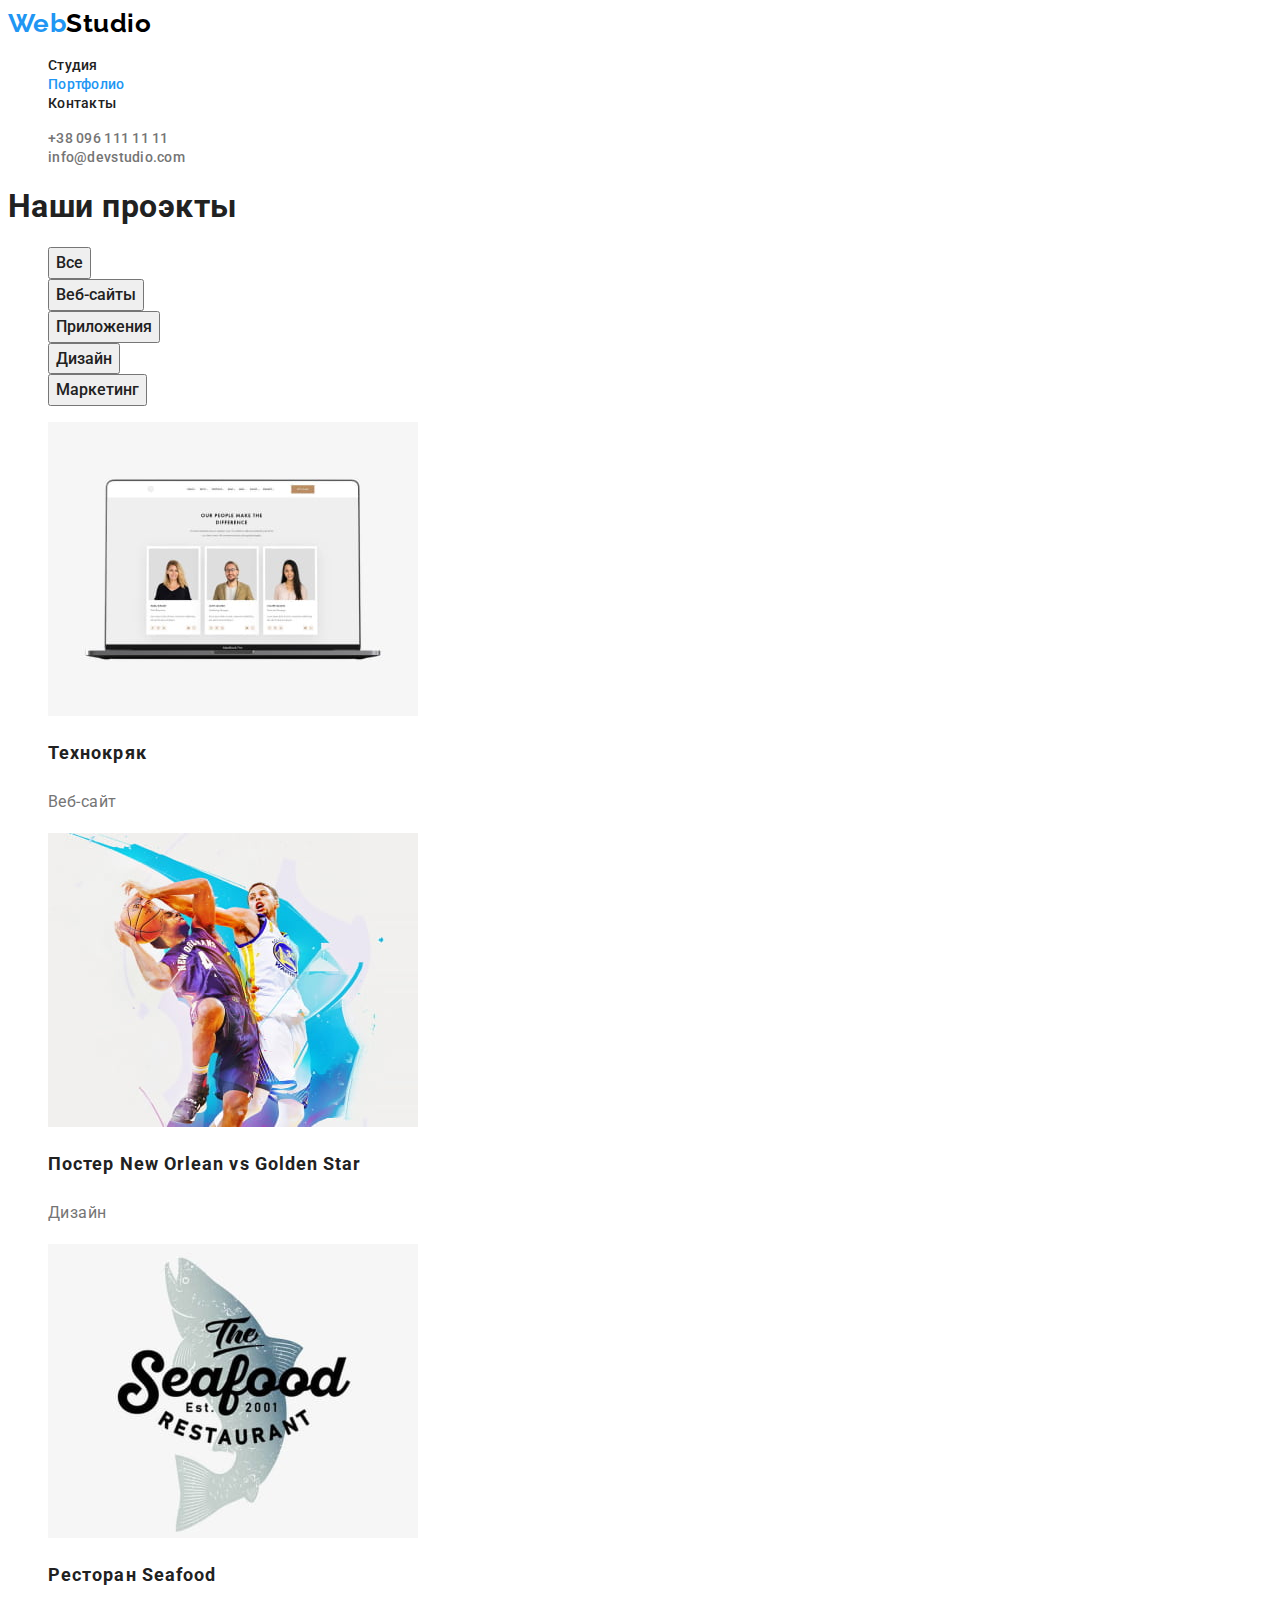
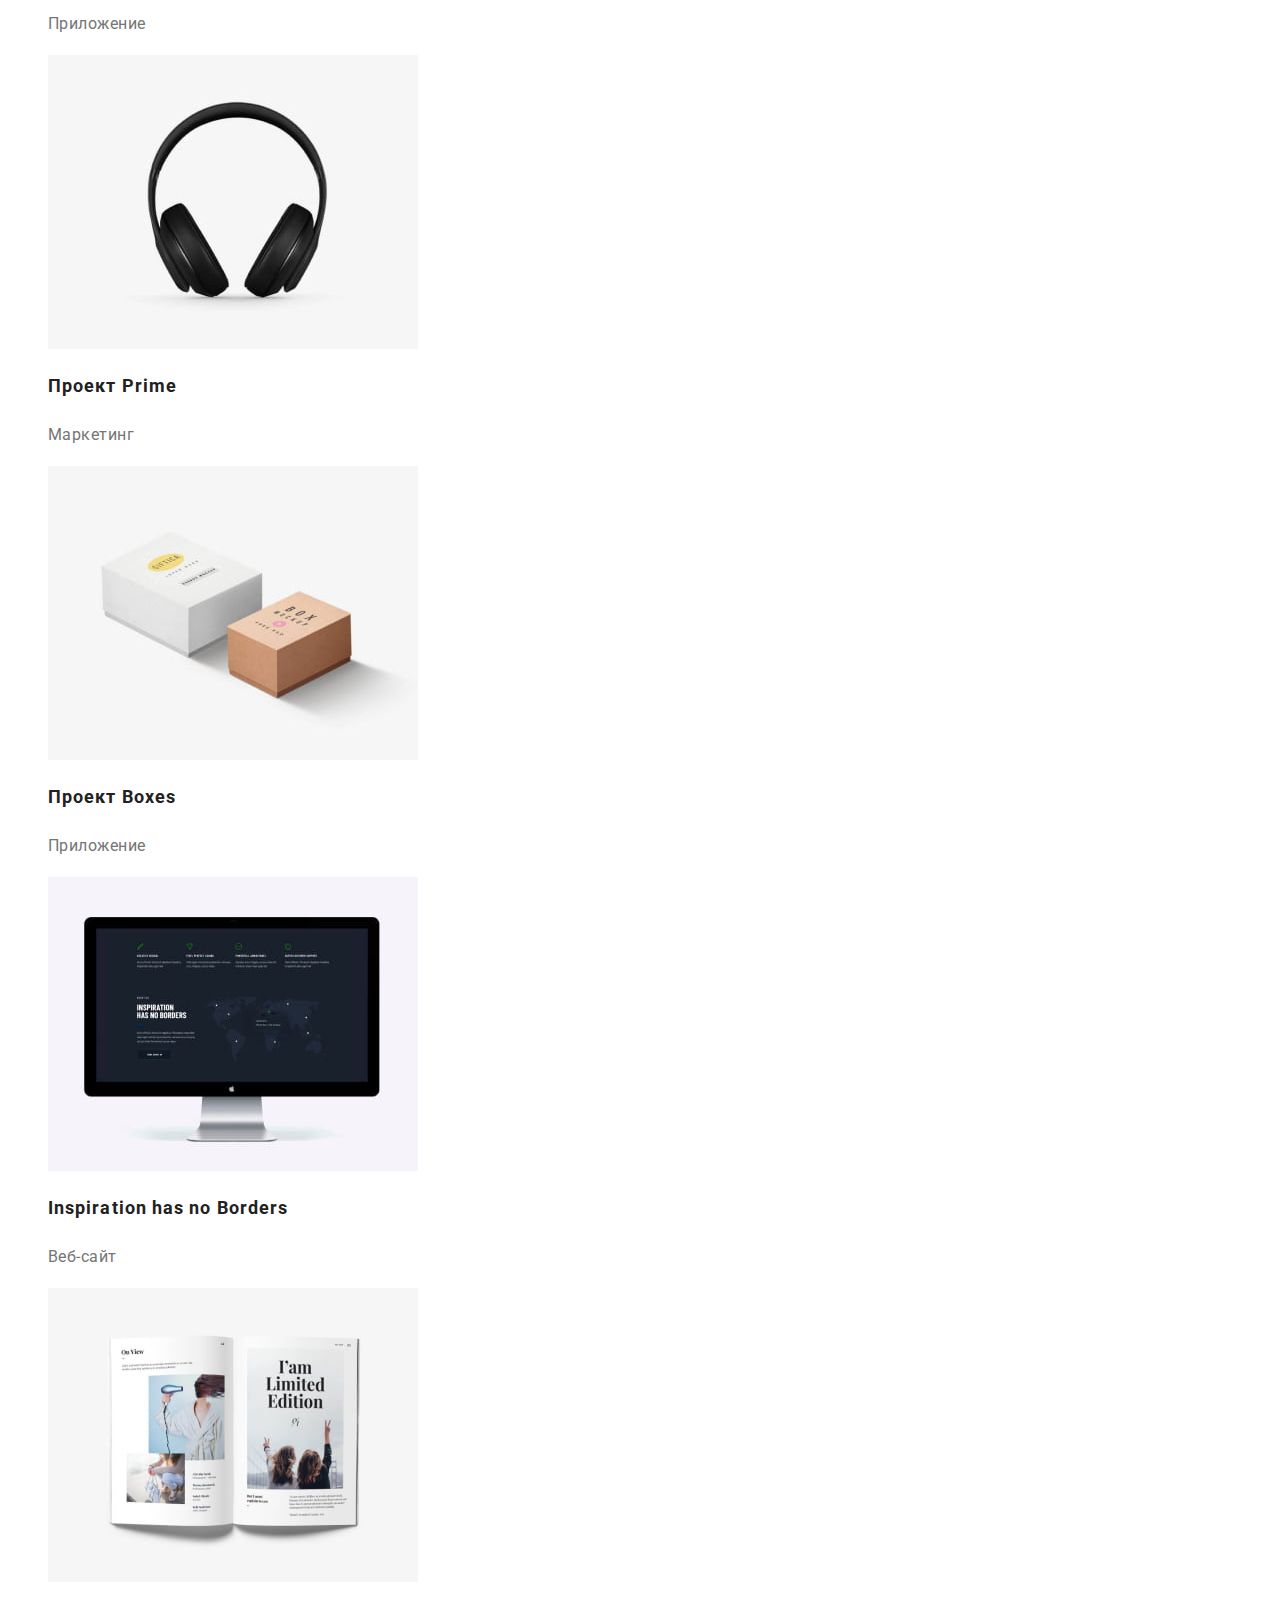
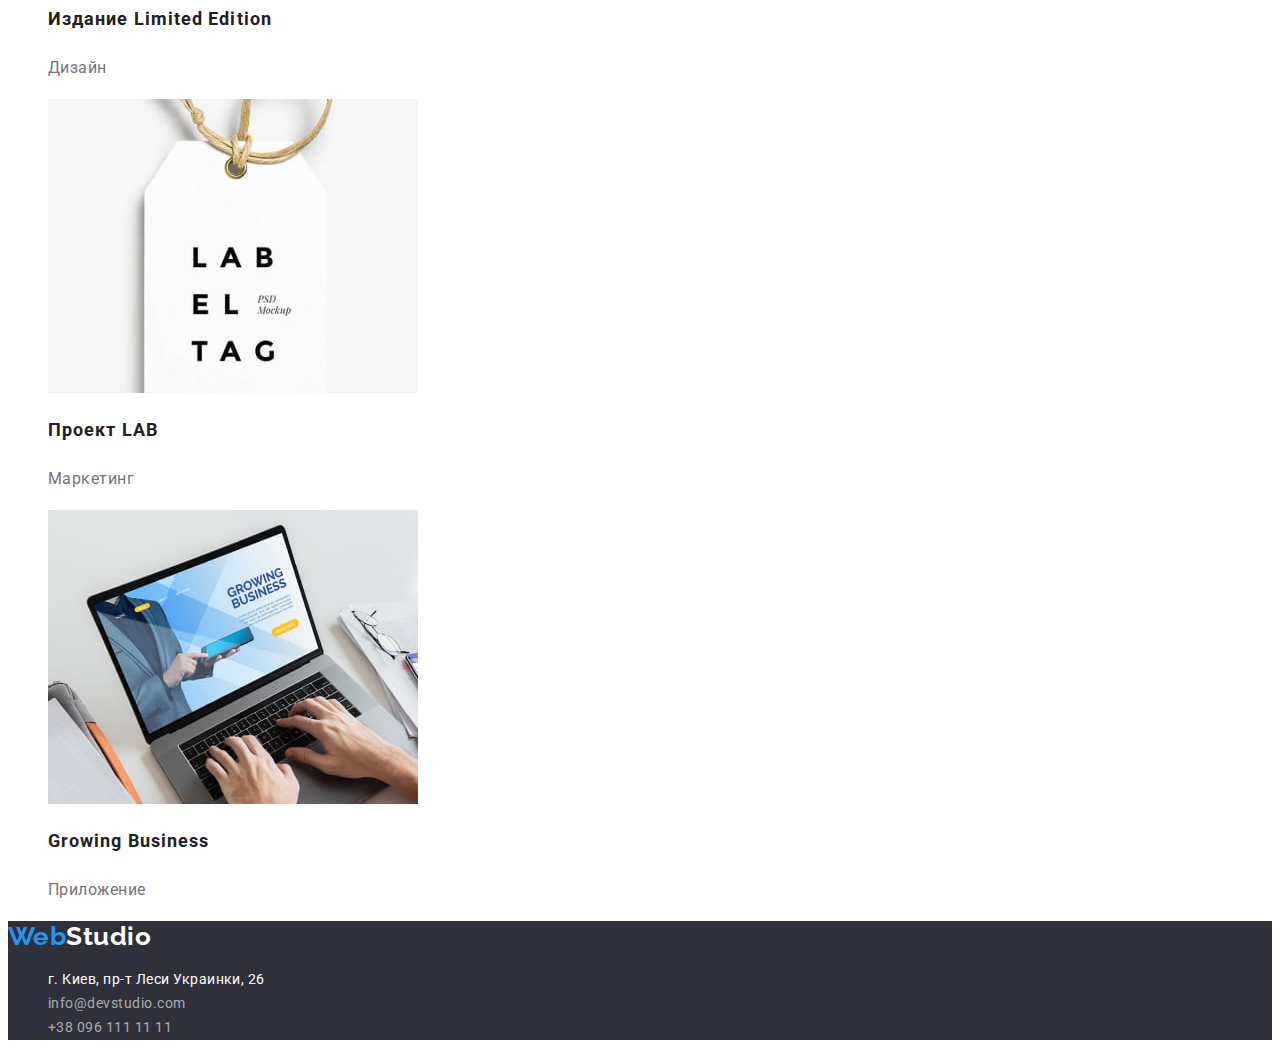
==== portfolio.html @ 391906a6 "Initial commit" ====
<!DOCTYPE html>
<html lang="ru">
<head>
    <meta charset="UTF-8">
    <meta http-equiv="X-UA-Compatible" content="IE=edge">
    <meta name="viewport" content="width=device-width, initial-scale=1.0">
    <link rel="preconnect" href="https://fonts.googleapis.com">
<link rel="preconnect" href="https://fonts.gstatic.com" crossorigin>
<link href="https://fonts.googleapis.com/css2?family=Raleway:wght@700&family=Roboto:wght@400;500;700;900&display=swap" rel="stylesheet">
    <title>WebStudio</title>
    <link rel="stylesheet" href="./css/styles.css">
</head>
<body>
    <header>
        <nav>
            <a href="./index.html" class="logo logo-header"><span class="accent">Web</span>Studio</a>
            <ul>
                <li><a href="./index.html" class="site-nav">Студия</a></li>
                <li><a href="./portfolio.html" class="site-nav current">Портфолио</a></li>
                <li><a href="" class="site-nav">Контакты</a></li>
            </ul>
        </nav>
        <ul>
            <li> <a href="tel:+380961111111" class="auth-nav">+38 096 111 11 11</a></li>
            <li><a href="mailto:info@devstudio.com" class="auth-nav">info@devstudio.com</a></li>
        </ul>
    </header>
    <main>
        <!-- project section -->
        <section>
            <h1>Наши проэкты</h1>
            <ul>
                <li>
                    <button type="button" class="filter">Все</button>
                </li>
                <li>
                    <button type="button" class="filter">Веб-сайты</button>
                </li>
                <li>
                    <button type="button" class="filter">Приложения</button>
                </li>
                <li>
                    <button type="button" class="filter">Дизайн</button>
                </li>
                <li>
                    <button type="button" class="filter">Маркетинг</button>
                </li>
            </ul>
            <ul>
                <li>
                    <a href="">
                        <img src="./images/project1.jpg" width="370" height="294" alt="Веб-сайт">
                        <h2 class="project">Технокряк</h2>
                        <p class="project-text">Веб-сайт</p>
                    </a>
                </li>
                <li>
                    <a href="">
                        <img src="./images/project2.jpg" width="370" height="294" alt="2 баскетболиста с мячом">
                        <h2 class="project">Постер New Orlean vs Golden Star</h2>
                        <p class="project-text">Дизайн</p>
                    </a>
                </li>
                <li>
                    <a href="">
                        <img src="./images/project3.jpg" width="370" height="294" alt="Логотип ресторана Seafood">
                        <h2 class="project">Ресторан Seafood</h2>
                        <p class="project-text">Приложение</p>
                    </a>
                </li>
                <li>
                    <a href="">
                        <img src="./images/project4.jpg" width="370" height="294" alt="Наушники">
                        <h2 class="project">Проект Prime</h2>
                        <p class="project-text">Маркетинг</p>
                    </a>
                </li>
                <li>
                    <a href="">
                        <img src="./images/project5.jpg" width="370" height="294" alt=" 2 небольшие коробки">
                        <h2 class="project">Проект Boxes</h2>
                        <p class="project-text">Приложение</p>
                    </a>
                </li>
                <li>
                    <a href="">
                        <img src="./images/project6.jpg" width="370" height="294" alt="Монитор с вкладкой сайта">
                        <h2 class="project">Inspiration has no Borders</h2>
                        <p class="project-text">Веб-сайт</p>
                    </a>
                </li>
                <li>
                    <a href="">
                        <img src="./images/project7.jpg" width="370" height="294" alt="Журнал">
                        <h2 class="project">Издание Limited Edition</h2>
                        <p class="project-text">Дизайн</p>
                    </a>
                </li>
                <li>
                    <a href="">
                        <img src="./images/project8.jpg" width="370" height="294" alt="Этикетка Lab El Tag">
                        <h2 class="project">Проект LAB</h2>
                        <p class="project-text">Маркетинг</p>
                    </a>
                </li>
                <li>
                    <a href="">
                        <img src="./images/project9.jpg" width="370" height="294" alt="Ноутбук с вкладкой приложения">
                        <h2 class="project">Growing Business</h2>
                        <p class="project-text">Приложение</p>
                    </a>
                </li>
            </ul>

        </section>

    </main>
    <footer class="footer-site">
        <a href="./index.html" class="logo"><span class="accent">Web</span>Studio</a>
        <address>
            <ul>
                <li><a href="" class="contacts real-address">г. Киев, пр-т Леси Украинки, 26</a></li>
                <li><a href="mailto:info@devstudio.com" class="contacts">info@devstudio.com</a></li>
                <li><a href="tel:+380961111111" class="contacts">+38 096 111 11 11</a></li>
            </ul>
        </address>
    </footer>
    
</body>
</html>
---- css/styles.css ----
:root{
    --accent-color: #2196F3;
    --primary-text-color: #212121;
    --secondary-text-color:#757575;
    --second-accent-color: #FFFFFF;

}
body{
    font-family: 'Roboto', sans-serif;
    letter-spacing: 0.03em;
    font-size: 16px;
    color: var(--primary-text-color)
}
ul {
    list-style: none;
}

a {
    text-decoration: none;
}
/* logo */
.logo{
    font-family: 'Raleway';
    font-weight: 700;
    font-size: 26px;
    line-height: 1.19;
    color: var(--second-accent-color);
    
}
.logo.logo-header{
    color: #000000;
}
.accent{
    color: var(--accent-color);
}
/* nav section */
.site-nav {
    font-weight: 500;
    font-size: 14px;
    line-height: 1.14;
    letter-spacing: 0.02em;
    color: var(--primary-text-color);
}

.site-nav:hover,
.site-nav:focus{
    color: var(--accent-color);
}

.site-nav.current{
    color: var(--accent-color);
}
.auth-nav{
    font-weight: 500;
    font-size: 14px;
    line-height: 1.14;
    letter-spacing: 0.02em;
    color: var(--secondary-text-color);
}
.auth-nav:hover,
.auth-nav:focus{
    color: var(--accent-color);
}

/* hero section */
.hero{
    background-color: #2F303A;
}
.hero-title{
    font-weight: 900;
    font-size: 44px;
    line-height: 1.36;
    text-align: center;
    letter-spacing: 0.06em;
    text-transform: uppercase;
    color: var(--second-accent-color);
}
.hero-button{
    font-family: inherit;
    font-weight: 700;
    font-size: 16px;
    line-height: 1.88;
    text-align: center;
    letter-spacing: 0.06em;
    cursor: pointer;
    color: var(--second-accent-color);
    background-color: var(--accent-color);
}

/* advantages section */

.advantages h3{
    font-weight: 700;
    font-size: 14px;
    line-height: 1.14;
    text-transform: uppercase;
}

.advantages p{
    font-size: 14px;
    line-height: 1.71;
    color: var(--secondary-text-color);
}
.title{
    font-weight: 700;
    font-size: 36px;
    line-height: 1.16;
    text-align: center;
}
/* team section */

.team h3{
    font-weight: 500;
    font-size: 16px;
    line-height: 1.18;
}

.team p{
    font-size: 16px;
    line-height: 1.18;
    color: var(--secondary-text-color);
}
/* footer */
.footer-site{
    background-color: #2F303A;
}

.contacts{
    font-weight: 400;
    font-size: 14px;
    line-height: 1.71;
    font-style: normal;
    color: rgba(100%, 100%, 100%, 60%);
}
.contacts.real-address{
    color: #FFFFFF;
}
.contacts:hover,
.contacts:focus{
    color: var(--accent-color);

}
/* portfolio page */
.filter{
    font-family: inherit;
    font-weight: 500;
    font-size: 16px;
    line-height: 1.62;
    text-align: center;
    cursor: pointer;
    color: var(--primary-text-color);
}
.filter:hover,
.filter:focus{
    background-color: var(--accent-color);
    color: var(--second-accent-color);
}

/* project section */
.project{
    font-weight: 700;
    font-size: 18px;
    line-height: 2;
    letter-spacing: 0.06em;
    color: var(--primary-text-color);
}

.project-text{
    font-size: 16px;
    line-height: 1.88;
    color: var(--secondary-text-color);
}
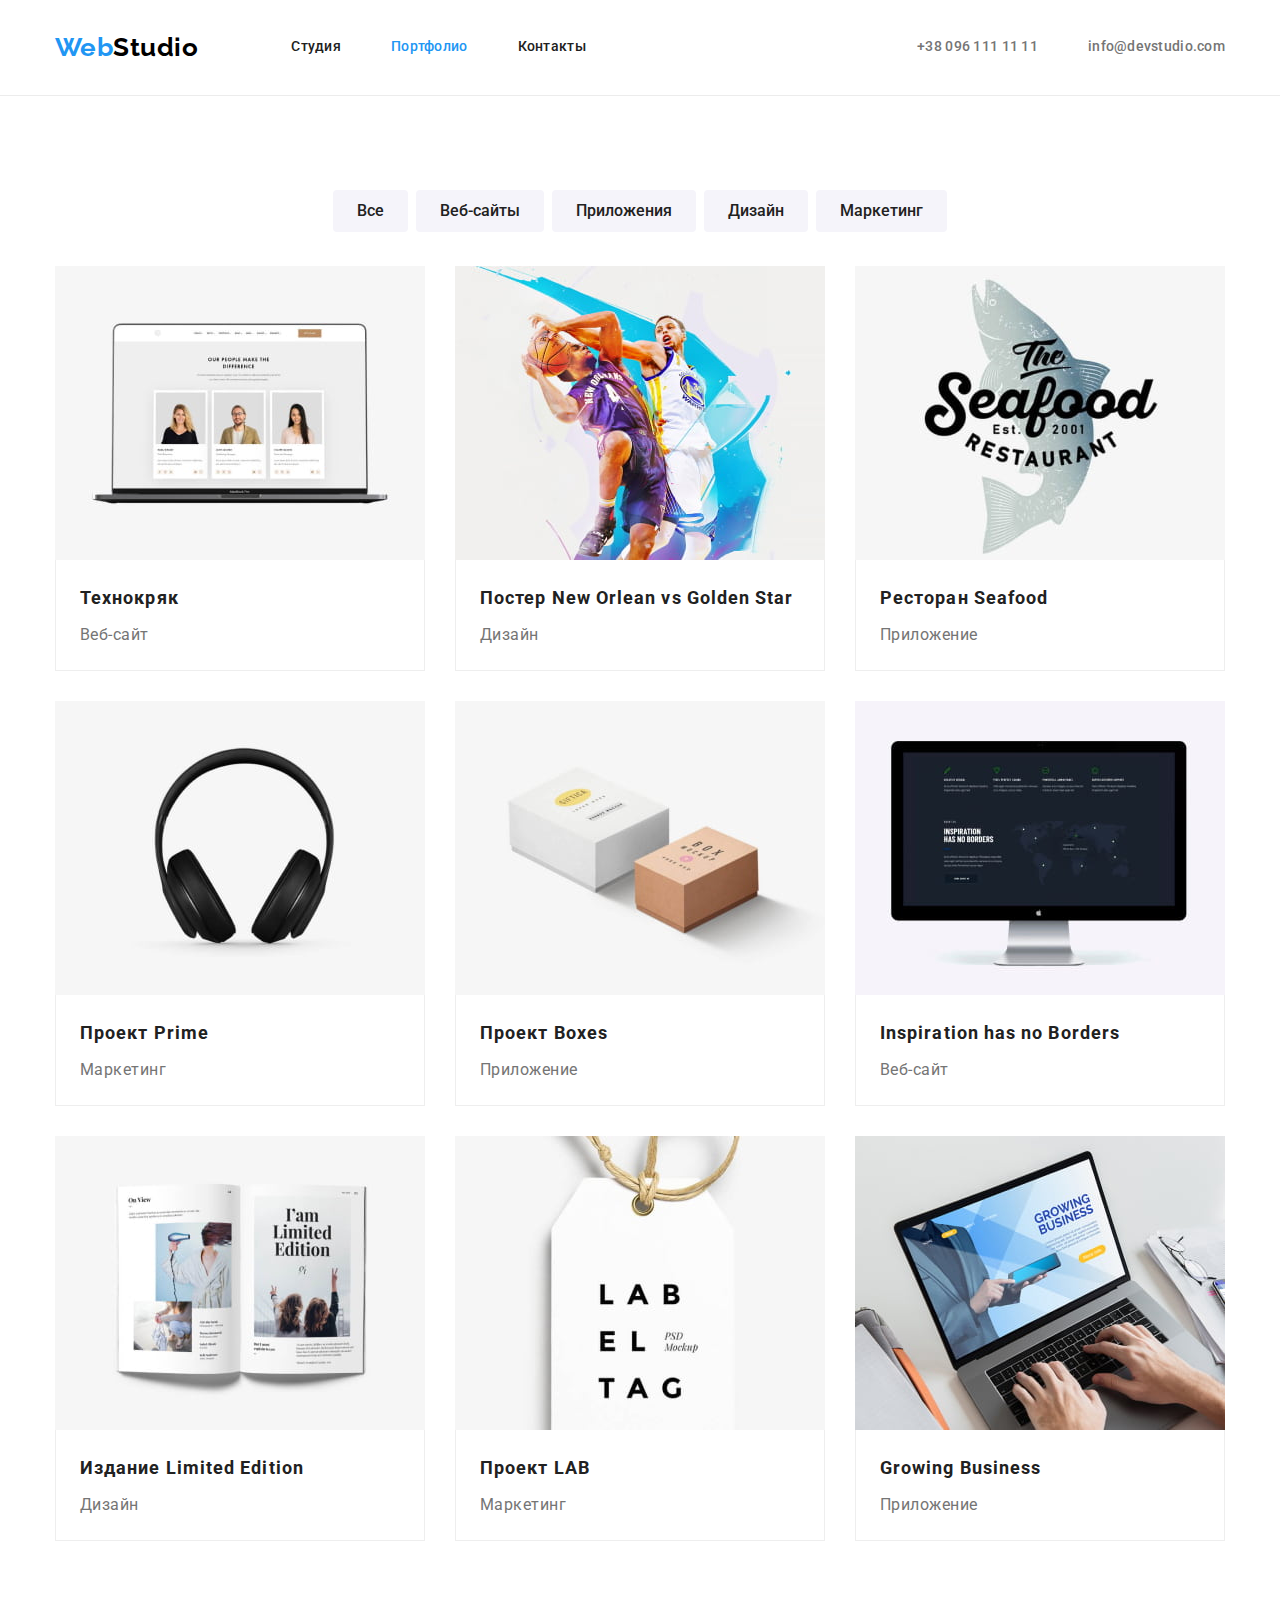
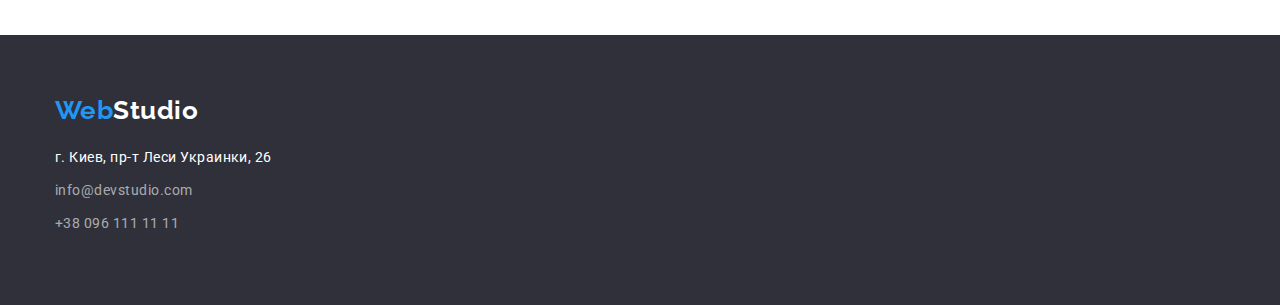
==== commit c073bb48: "Added flex" ====
--- a/portfolio.html
+++ b/portfolio.html
@@ -4,127 +4,157 @@
     <meta charset="UTF-8">
     <meta http-equiv="X-UA-Compatible" content="IE=edge">
     <meta name="viewport" content="width=device-width, initial-scale=1.0">
+    <title>WebStudio</title>
     <link rel="preconnect" href="https://fonts.googleapis.com">
-<link rel="preconnect" href="https://fonts.gstatic.com" crossorigin>
-<link href="https://fonts.googleapis.com/css2?family=Raleway:wght@700&family=Roboto:wght@400;500;700;900&display=swap" rel="stylesheet">
-    <title>WebStudio</title>
+    <link rel="preconnect" href="https://fonts.gstatic.com" crossorigin>
+    <link href="https://fonts.googleapis.com/css2?family=Raleway:wght@700&family=Roboto:wght@400;500;700;900&display=swap" rel="stylesheet">
+    <link rel="stylesheet" href="https://cdnjs.cloudflare.com/ajax/libs/modern-normalize/1.1.0/modern-normalize.min.css">
     <link rel="stylesheet" href="./css/styles.css">
 </head>
 <body>
     <header>
-        <nav>
-            <a href="./index.html" class="logo logo-header"><span class="accent">Web</span>Studio</a>
-            <ul>
-                <li><a href="./index.html" class="site-nav">Студия</a></li>
-                <li><a href="./portfolio.html" class="site-nav current">Портфолио</a></li>
-                <li><a href="" class="site-nav">Контакты</a></li>
-            </ul>
-        </nav>
-        <ul>
-            <li> <a href="tel:+380961111111" class="auth-nav">+38 096 111 11 11</a></li>
-            <li><a href="mailto:info@devstudio.com" class="auth-nav">info@devstudio.com</a></li>
-        </ul>
+        <div class="container">
+            <div class="main-nav">
+                <nav class="nav-site">
+                    <a href="./index.html" class="logo logo-header"><span class="accent">Web</span>Studio</a>
+                    <ul class="nav-list">
+                        <li class="nav-item"><a href="./index.html" class="nav-link">Студия</a></li>
+                        <li class="nav-item"><a href="./portfolio.html" class="nav-link current">Портфолио</a></li>
+                        <li class="nav-item"><a href="" class="nav-link">Контакты</a></li>
+                    </ul>
+                </nav>
+                <ul class="auth-nav">
+                    <li class="auth-item"><a href="tel:+380961111111" class="auth-link">+38 096 111 11 11</a></li>
+                    <li class="auth-item"><a href="mailto:info@devstudio.com" class="auth-link">info@devstudio.com</a></li>
+                </ul>
+            </div>
+        </div>
     </header>
     <main>
         <!-- project section -->
-        <section>
-            <h1>Наши проэкты</h1>
-            <ul>
-                <li>
-                    <button type="button" class="filter">Все</button>
-                </li>
-                <li>
-                    <button type="button" class="filter">Веб-сайты</button>
-                </li>
-                <li>
-                    <button type="button" class="filter">Приложения</button>
-                </li>
-                <li>
-                    <button type="button" class="filter">Дизайн</button>
-                </li>
-                <li>
-                    <button type="button" class="filter">Маркетинг</button>
-                </li>
-            </ul>
-            <ul>
-                <li>
-                    <a href="">
-                        <img src="./images/project1.jpg" width="370" height="294" alt="Веб-сайт">
-                        <h2 class="project">Технокряк</h2>
-                        <p class="project-text">Веб-сайт</p>
-                    </a>
-                </li>
-                <li>
-                    <a href="">
-                        <img src="./images/project2.jpg" width="370" height="294" alt="2 баскетболиста с мячом">
-                        <h2 class="project">Постер New Orlean vs Golden Star</h2>
-                        <p class="project-text">Дизайн</p>
-                    </a>
-                </li>
-                <li>
-                    <a href="">
-                        <img src="./images/project3.jpg" width="370" height="294" alt="Логотип ресторана Seafood">
-                        <h2 class="project">Ресторан Seafood</h2>
-                        <p class="project-text">Приложение</p>
-                    </a>
-                </li>
-                <li>
-                    <a href="">
-                        <img src="./images/project4.jpg" width="370" height="294" alt="Наушники">
-                        <h2 class="project">Проект Prime</h2>
-                        <p class="project-text">Маркетинг</p>
-                    </a>
-                </li>
-                <li>
-                    <a href="">
-                        <img src="./images/project5.jpg" width="370" height="294" alt=" 2 небольшие коробки">
-                        <h2 class="project">Проект Boxes</h2>
-                        <p class="project-text">Приложение</p>
-                    </a>
-                </li>
-                <li>
-                    <a href="">
-                        <img src="./images/project6.jpg" width="370" height="294" alt="Монитор с вкладкой сайта">
-                        <h2 class="project">Inspiration has no Borders</h2>
-                        <p class="project-text">Веб-сайт</p>
-                    </a>
-                </li>
-                <li>
-                    <a href="">
-                        <img src="./images/project7.jpg" width="370" height="294" alt="Журнал">
-                        <h2 class="project">Издание Limited Edition</h2>
-                        <p class="project-text">Дизайн</p>
-                    </a>
-                </li>
-                <li>
-                    <a href="">
-                        <img src="./images/project8.jpg" width="370" height="294" alt="Этикетка Lab El Tag">
-                        <h2 class="project">Проект LAB</h2>
-                        <p class="project-text">Маркетинг</p>
-                    </a>
-                </li>
-                <li>
-                    <a href="">
-                        <img src="./images/project9.jpg" width="370" height="294" alt="Ноутбук с вкладкой приложения">
-                        <h2 class="project">Growing Business</h2>
-                        <p class="project-text">Приложение</p>
-                    </a>
-                </li>
-            </ul>
+        <section class="section">
+            <div class="container">
+                <h1 class="hidden">Наши проекты</h1>
+                <div class="filter-box">
+                    <ul class="filter-list">
+                        <li class="filter-item">
+                            <button type="button" class="filter">Все</button>
+                        </li>
+                        <li class="filter-item">
+                            <button type="button" class="filter">Веб-сайты</button>
+                        </li>
+                        <li class="filter-item">
+                            <button type="button" class="filter">Приложения</button>
+                        </li>
+                        <li class="filter-item">
+                            <button type="button" class="filter">Дизайн</button>
+                        </li>
+                        <li class="filter-item">
+                            <button type="button" class="filter">Маркетинг</button>
+                        </li>
+                    </ul>
+                </div>
+                <div class="projects">
+                    <ul class="projects-list">
+                        <li class="projects-item">
+                                <a href="">
+                                    <img class="project-img" src="./images/project1.jpg" width="370" height="294" alt="Веб-сайт">
+                                    <div class="project-description">
+                                        <h2 class="project">Технокряк</h2>
+                                        <p class="project-text">Веб-сайт</p>
+                                    </div>
+                                </a>
+                        </li>
+                        <li class="projects-item">
+                                <a href="">
+                                    <img class="project-img" src="./images/project2.jpg" width="370" height="294" alt="2 баскетболиста с мячом">
+                                    <div class="project-description">
+                                        <h2 class="project">Постер New Orlean vs Golden Star</h2>
+                                        <p class="project-text">Дизайн</p>
+                                    </div>
+                                </a>
+                        </li>
+                        <li class="projects-item">
+                                <a href="">
+                                    <img class="project-img" src="./images/project3.jpg" width="370" height="294" alt="Логотип ресторана Seafood">
+                                    <div class="project-description">
+                                        <h2 class="project">Ресторан Seafood</h2>
+                                        <p class="project-text">Приложение</p>
+                                    </div>
+                                </a>
+                        </li>
+                        <li class="projects-item">
+                                <a href="">
+                                    <img class="project-img" src="./images/project4.jpg" width="370" height="294" alt="Наушники">
+                                    <div class="project-description">
+                                        <h2 class="project">Проект Prime</h2>
+                                        <p class="project-text">Маркетинг</p>
+                                    </div>
+                                </a>
+                        </li>
+                        <li class="projects-item">
+                                <a href="">
+                                    <img class="project-img" src="./images/project5.jpg" width="370" height="294" alt=" 2 небольшие коробки">
+                                    <div class="project-description">
+                                        <h2 class="project">Проект Boxes</h2>
+                                        <p class="project-text">Приложение</p>
+                                    </div>
+                                </a>
+                        </li>
+                        <li class="projects-item">
+                                <a href="">
+                                    <img class="project-img" src="./images/project6.jpg" width="370" height="294" alt="Монитор с вкладкой сайта">
+                                    <div class="project-description">
+                                        <h2 class="project">Inspiration has no Borders</h2>
+                                        <p class="project-text">Веб-сайт</p>
+                                    </div>
+                                </a>
+                        </li>
+                        <li class="projects-item">
+                                <a href="">
+                                    <img class="project-img" src="./images/project7.jpg" width="370" height="294" alt="Журнал">
+                                    <div class="project-description">
+                                        <h2 class="project">Издание Limited Edition</h2>
+                                        <p class="project-text">Дизайн</p>
+                                    </div>
+                                </a>
+                        </li>
+                        <li class="projects-item">
+                                <a href="">
+                                    <img class="project-img" src="./images/project8.jpg" width="370" height="294" alt="Этикетка Lab El Tag">
+                                    <div class="project-description">
+                                        <h2 class="project">Проект LAB</h2>
+                                        <p class="project-text">Маркетинг</p>
+                                    </div>
+                                </a>
+                        </li>
+                        <li class="projects-item">
+                                <a href="">
+                                    <img class="project-img" src="./images/project9.jpg" width="370" height="294" alt="Ноутбук с вкладкой приложения">
+                                    <div class="project-description">
+                                        <h2 class="project">Growing Business</h2>
+                                        <p class="project-text">Приложение</p>
+                                    </div>
+                                </a>
+                        </li>
+                    </ul>
+                </div>
+            </div>
 
         </section>
 
     </main>
     <footer class="footer-site">
-        <a href="./index.html" class="logo"><span class="accent">Web</span>Studio</a>
-        <address>
-            <ul>
-                <li><a href="" class="contacts real-address">г. Киев, пр-т Леси Украинки, 26</a></li>
-                <li><a href="mailto:info@devstudio.com" class="contacts">info@devstudio.com</a></li>
-                <li><a href="tel:+380961111111" class="contacts">+38 096 111 11 11</a></li>
-            </ul>
-        </address>
+        <div class="container">
+            <a href="./index.html" class="logo logo-footer"><span class="accent">Web</span>Studio</a>
+            <address>
+                <ul class="contacts">
+                    <li class="contacts-item"><a href="" class="contacts-link real-address">г. Киев, пр-т Леси Украинки, 26</a></li>
+                    <li class="contacts-item"><a href="mailto:info@devstudio.com" class="contacts-link">info@devstudio.com</a></li>
+                    <li class="contacts-item"><a href="tel:+380961111111" class="contacts-link">+38 096 111 11 11</a></li>
+                </ul>
+            </address>
+        </div>
     </footer>
-    
 </body>
 </html>--- a/css/styles.css
+++ b/css/styles.css
@@ -6,20 +6,51 @@
 
 }
 body{
+    margin: 0;
     font-family: 'Roboto', sans-serif;
     letter-spacing: 0.03em;
     font-size: 16px;
     color: var(--primary-text-color)
 }
+h1,h2,h3,h4{
+    margin: 0;
+    padding: 0;
+}
 ul {
+    margin: 0;
+    padding: 0;
     list-style: none;
+}
+
+p{
+    margin: 0;
+    padding: 0;
 }
 
 a {
     text-decoration: none;
 }
+
+.container{
+    max-width: 1200px;
+    margin: 0 auto;
+    padding: 0 15px;
+}
+.section{
+    padding-bottom: 94px;
+    padding-top: 94px;
+}
+.no-padding{
+    padding-top: 0;
+}
+
+header{
+    border-bottom: 1px solid #ECECEC;
+}
 /* logo */
 .logo{
+margin-right: 93px;
+
     font-family: 'Raleway';
     font-weight: 700;
     font-size: 26px;
@@ -29,12 +60,47 @@
 }
 .logo.logo-header{
     color: #000000;
-}
+    padding-top: 32px;
+    padding-bottom: 32px;
+
+}
+
+.logo-footer{
+    display: inline-block;
+    margin-bottom: 20px;
+    /* padding-bottom: 32px;
+    padding-top: 32px; */
+
+}
+
 .accent{
     color: var(--accent-color);
 }
 /* nav section */
-.site-nav {
+
+.main-nav{
+    display: flex;
+    align-items: center;
+
+}
+
+.nav-site{
+    display: flex;
+    align-items: inherit;
+}
+
+.nav-list{
+    display: flex;
+}
+.nav-item:not(:last-child){
+    margin-right: 50px;
+}
+
+.nav-link {
+    display: block;
+    padding-top: 32px;
+    padding-bottom: 32px;
+
     font-weight: 500;
     font-size: 14px;
     line-height: 1.14;
@@ -42,40 +108,65 @@
     color: var(--primary-text-color);
 }
 
-.site-nav:hover,
-.site-nav:focus{
-    color: var(--accent-color);
-}
-
-.site-nav.current{
-    color: var(--accent-color);
-}
+.nav-link:hover,
+.nav-link:focus{
+    color: var(--accent-color);
+}
+
+.nav-link.current{
+    color: var(--accent-color);
+}
+
 .auth-nav{
+    display: flex;
+    margin-left: auto;
+}
+
+.auth-item:not(:last-child){
+    margin-right: 50px;
+}
+
+.auth-link{
+    display: block;
+    padding-top: 32px;
+    padding-bottom: 32px;
+
     font-weight: 500;
     font-size: 14px;
     line-height: 1.14;
     letter-spacing: 0.02em;
     color: var(--secondary-text-color);
 }
-.auth-nav:hover,
-.auth-nav:focus{
+.auth-link:hover,
+.auth-link:focus{
     color: var(--accent-color);
 }
 
 /* hero section */
 .hero{
+    padding-top: 200px;
+    padding-bottom: 200px;
     background-color: #2F303A;
+    text-align: center;
 }
 .hero-title{
+    margin: 0 auto 30px auto;
+    max-width: 696px;
+
     font-weight: 900;
     font-size: 44px;
     line-height: 1.36;
-    text-align: center;
     letter-spacing: 0.06em;
     text-transform: uppercase;
     color: var(--second-accent-color);
 }
 .hero-button{
+
+    border-radius: 4px;
+    border-color: transparent;
+    padding: 10px 32px;
+    min-width: 200px;
+
     font-family: inherit;
     font-weight: 700;
     font-size: 16px;
@@ -88,8 +179,24 @@
 }
 
 /* advantages section */
-
-.advantages h3{
+.hidden{
+display: none;
+}
+
+.advantages-list{
+    display: flex;
+}
+
+.advantages-item{
+    max-width: 270px;
+}
+
+.advantages-item:not(:last-child){
+    margin-right: 30px;
+}
+
+.advantages-title{
+    margin-bottom: 10px;
     font-weight: 700;
     font-size: 14px;
     line-height: 1.14;
@@ -101,15 +208,51 @@
     line-height: 1.71;
     color: var(--secondary-text-color);
 }
+/* our workss section */
 .title{
+    margin-bottom: 50px;
     font-weight: 700;
     font-size: 36px;
     line-height: 1.16;
     text-align: center;
 }
+
+.works{
+    display: flex;
+}
+
+.works-item:not(:last-child){
+    margin-right: 30px;
+
+}
 /* team section */
 
-.team h3{
+.team{
+    background-color: #F5F4FA;
+}
+
+.team-list{
+    display: flex;
+}
+
+.team-item:not(:last-child){
+    margin-right: 30px;
+
+}
+
+.card{
+    padding: 30px 0;
+
+    text-align: center;
+    background-color: var(--second-accent-color);
+}
+
+.team-photo{
+    display: block;
+}
+
+.team-name{
+    margin-bottom: 10px;
     font-weight: 500;
     font-size: 16px;
     line-height: 1.18;
@@ -123,25 +266,51 @@
 /* footer */
 .footer-site{
     background-color: #2F303A;
-}
-
-.contacts{
+    padding-top: 60px;
+    padding-bottom: 60px;
+}
+
+.contacts-item{
+    margin-bottom: 9px;
+}
+
+.contacts-link{
+    display: inline-block;
+
     font-weight: 400;
     font-size: 14px;
     line-height: 1.71;
     font-style: normal;
     color: rgba(100%, 100%, 100%, 60%);
 }
-.contacts.real-address{
+.contacts-link.real-address{
     color: #FFFFFF;
 }
-.contacts:hover,
-.contacts:focus{
+.contacts-link:hover,
+.contacts-link:focus{
     color: var(--accent-color);
 
 }
 /* portfolio page */
+.filter-box{
+    margin-bottom: 34px;
+}
+
+.filter-list{
+    display: flex;
+    justify-content: center;
+}
+
+.filter-item:not(:last-child){
+    margin-right: 8px;
+
+}
 .filter{
+    border-radius: 4px;
+    border-color: transparent;
+    padding: 6px 22px;
+
+
     font-family: inherit;
     font-weight: 500;
     font-size: 16px;
@@ -149,6 +318,7 @@
     text-align: center;
     cursor: pointer;
     color: var(--primary-text-color);
+    background-color: #F5F4FA;
 }
 .filter:hover,
 .filter:focus{
@@ -157,7 +327,43 @@
 }
 
 /* project section */
+.projects-list{
+    display: flex;
+    flex-wrap: wrap;
+    /* background-color: aqua; */
+}
+
+.projects-item{
+    /* width: 370px; */
+    width: calc((100% - 60px)/3);
+    margin-right: 30px;
+    margin-bottom: 30px;;
+}
+
+.projects-item:nth-child(3n){
+    margin-right: 0;
+
+}
+
+.projects-item:nth-last-child(-n + 3){
+    margin-bottom: 0;
+}
+
+.project-img{
+    display: block;
+}
+
+.project-description{
+    padding: 20px 24px;
+    border: 1px solid #EEEEEE;
+    border-top: none;
+
+    background-color: var(--second-accent-color);
+}
+
 .project{
+    margin-bottom: 4px;
+
     font-weight: 700;
     font-size: 18px;
     line-height: 2;
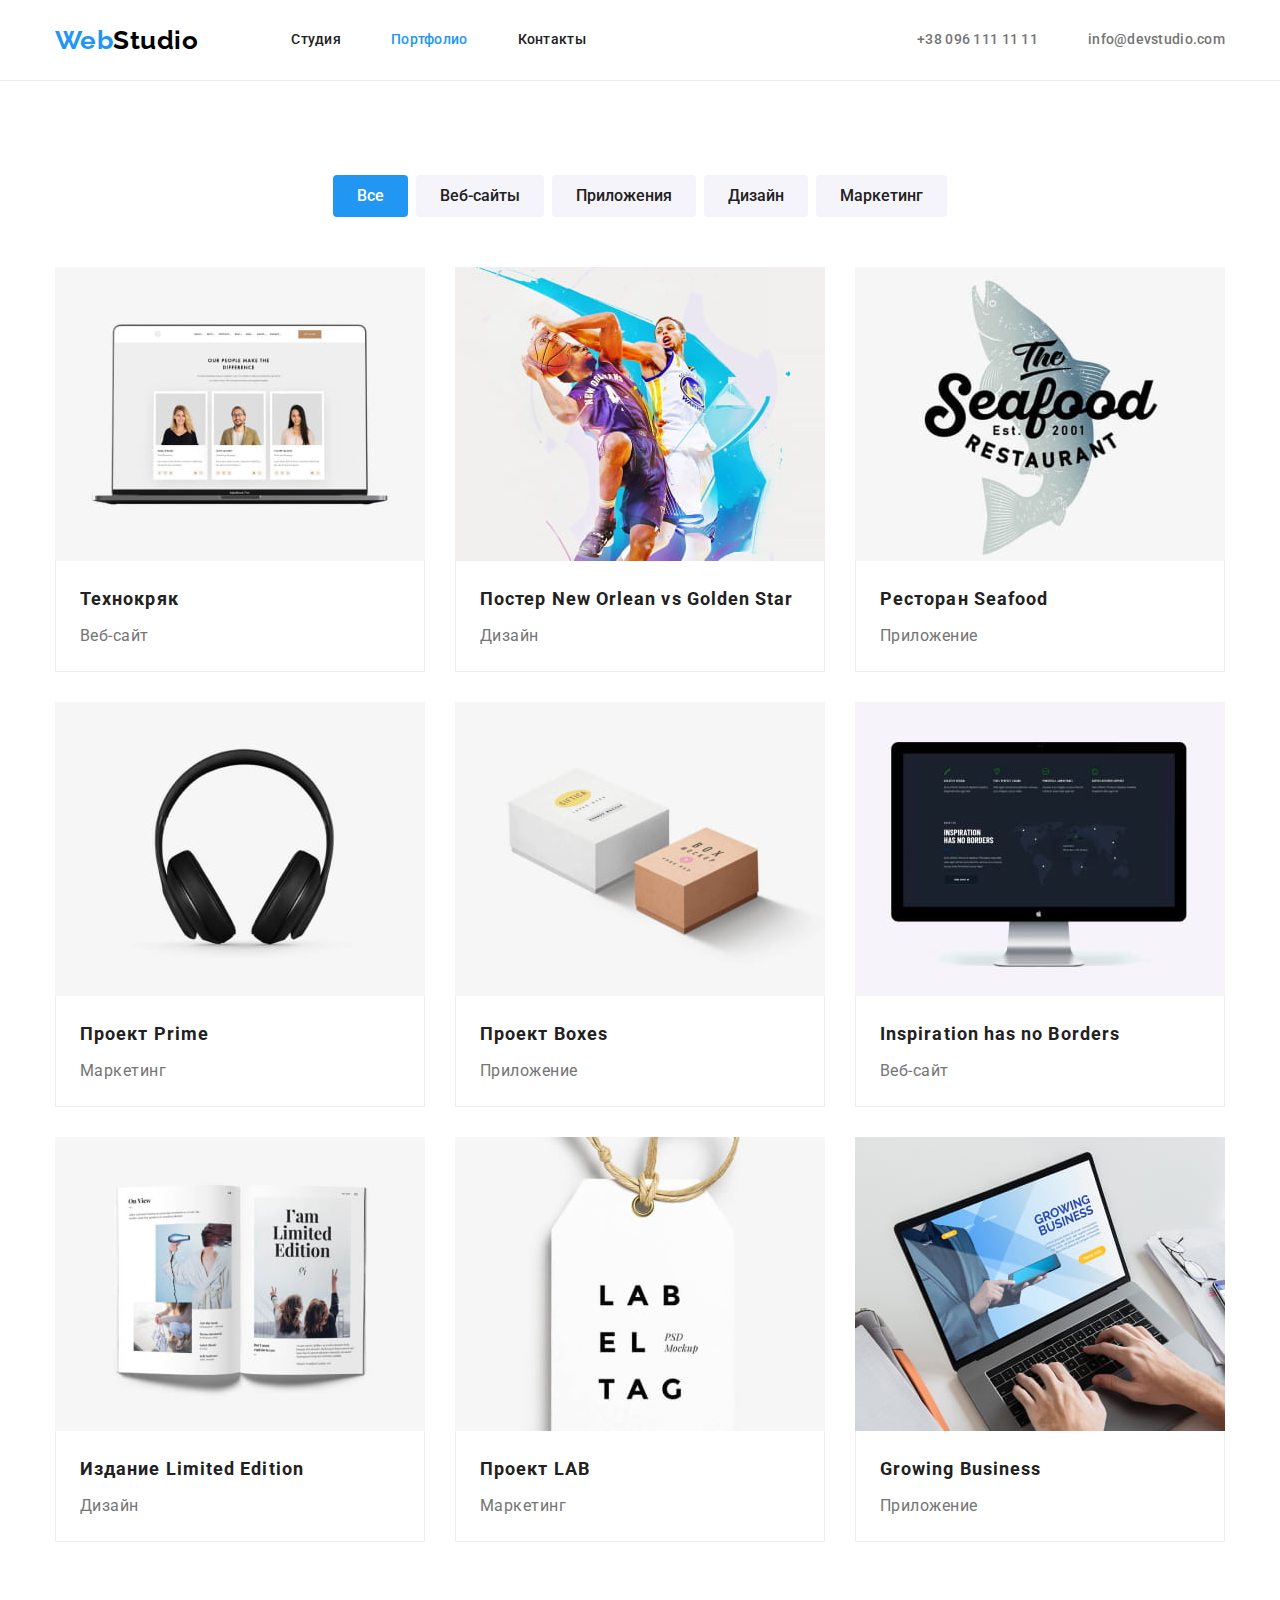
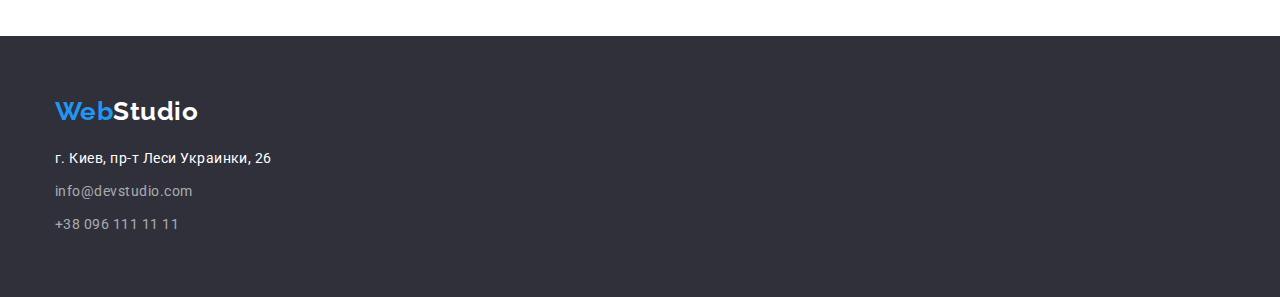
==== commit 9c411b69: "Add correct hidden css" ====
--- a/portfolio.html
+++ b/portfolio.html
@@ -38,7 +38,7 @@
                 <div class="filter-box">
                     <ul class="filter-list">
                         <li class="filter-item">
-                            <button type="button" class="filter">Все</button>
+                            <button type="button" class="filter active">Все</button>
                         </li>
                         <li class="filter-item">
                             <button type="button" class="filter">Веб-сайты</button>
--- a/css/styles.css
+++ b/css/styles.css
@@ -60,8 +60,8 @@
 }
 .logo.logo-header{
     color: #000000;
-    padding-top: 32px;
-    padding-bottom: 32px;
+    padding-top: 24px;
+    padding-bottom: 24px;
 
 }
 
@@ -180,7 +180,16 @@
 
 /* advantages section */
 .hidden{
-display: none;
+position: absolute;
+    white-space: nowrap;
+    width: 1px;
+    height: 1px;
+    overflow: hidden;
+    border: 0;
+    padding: 0;
+    clip: rect(0 0 0 0);
+    clip-path: inset(50%);
+    margin: -1px;
 }
 
 .advantages-list{
@@ -270,10 +279,13 @@
     padding-bottom: 60px;
 }
 
-.contacts-item{
+.contacts-item:not(:last-child){
     margin-bottom: 9px;
 }
 
+ /* .contacts{
+    display: inline-block; 
+} */
 .contacts-link{
     display: inline-block;
 
@@ -293,7 +305,7 @@
 }
 /* portfolio page */
 .filter-box{
-    margin-bottom: 34px;
+    margin-bottom: 50px;
 }
 
 .filter-list{
@@ -322,6 +334,11 @@
 }
 .filter:hover,
 .filter:focus{
+    background-color: var(--accent-color);
+    color: var(--second-accent-color);
+}
+
+.filter.active{
     background-color: var(--accent-color);
     color: var(--second-accent-color);
 }
